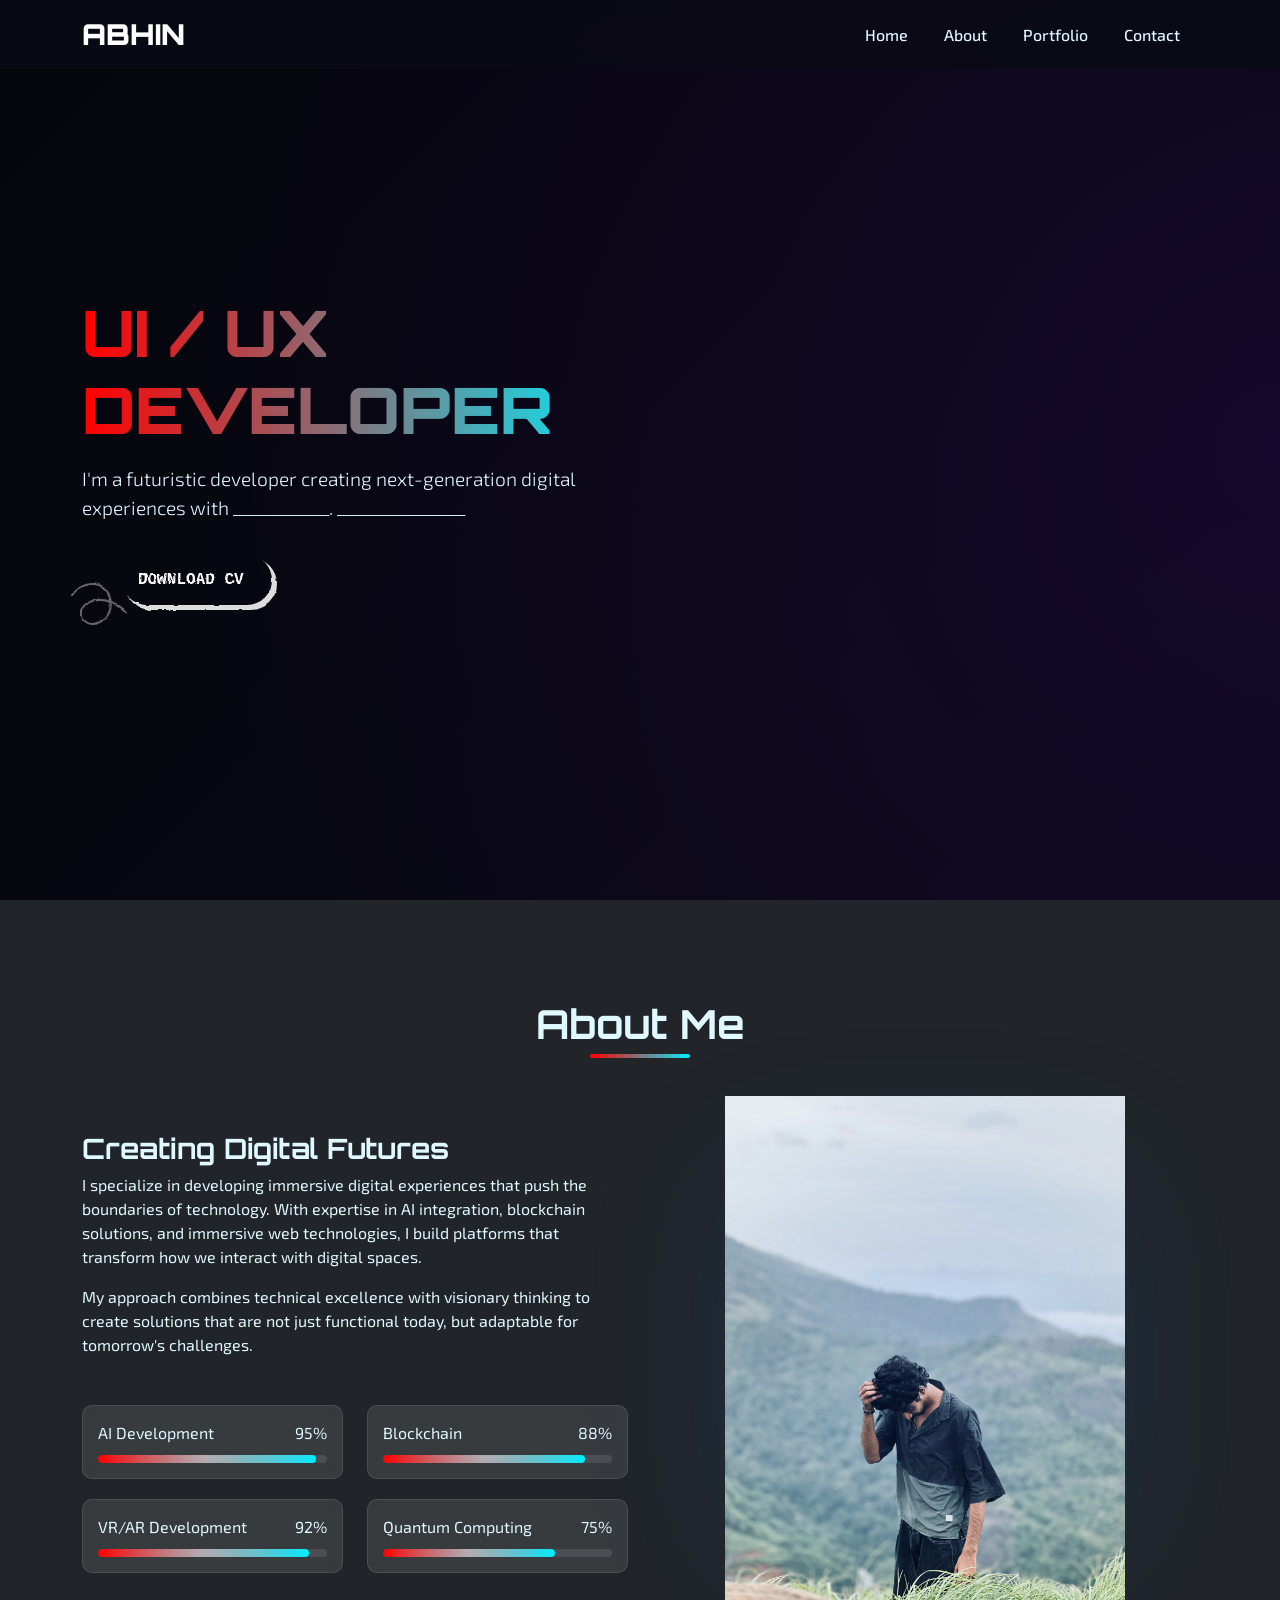
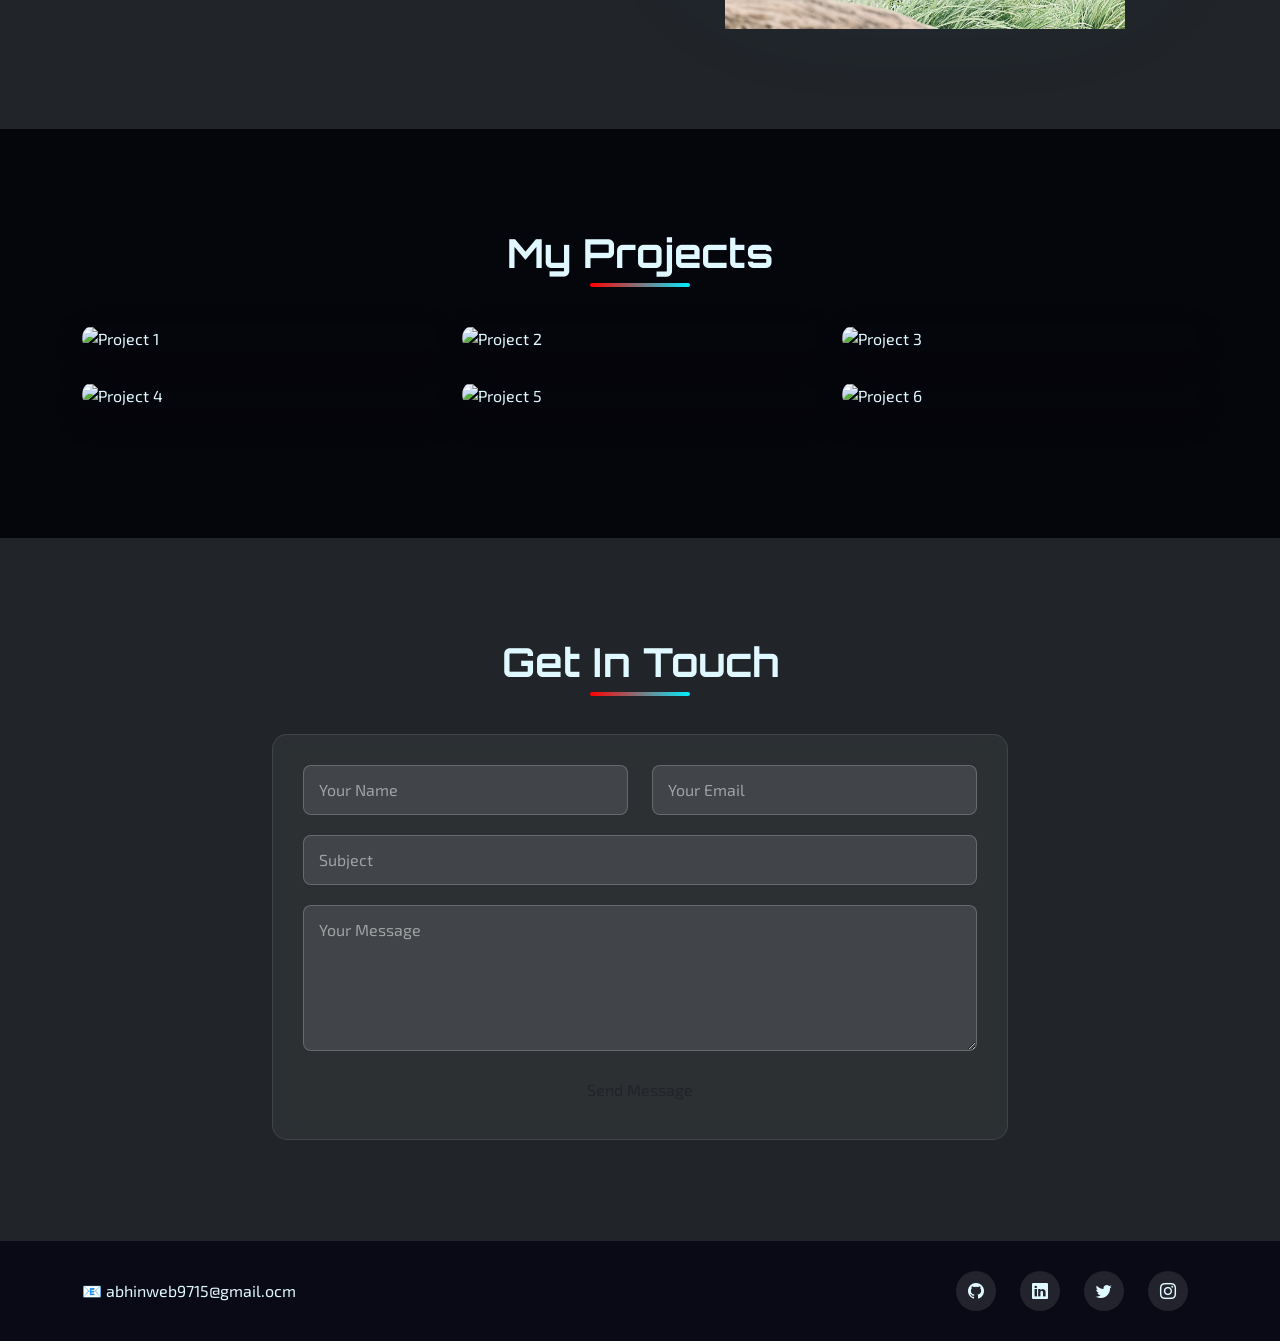
==== index.html @ 95c6070e "changed inddex" ====
<!DOCTYPE html>
<html lang="en">
<head>
    <meta charset="UTF-8">
    <meta name="viewport" content="width=device-width, initial-scale=1.0">
    <title>Portfolio</title>
    <!-- Bootstrap 5 CSS -->
    <link href="https://cdn.jsdelivr.net/npm/bootstrap@5.3.0-alpha1/dist/css/bootstrap.min.css" rel="stylesheet">
    <!-- Bootstrap Icons -->
    <link rel="stylesheet" href="https://cdn.jsdelivr.net/npm/bootstrap-icons@1.10.0/font/bootstrap-icons.css">
    <!-- Google Fonts -->
    <link href="https://fonts.googleapis.com/css2?family=Orbitron:wght@400;500;700;900&family=Exo+2:wght@300;400;500;600&display=swap" rel="stylesheet">
    <link rel="stylesheet" href="../aseets/style/main.css">
    
</head>
<body>
    <!-- Navigation -->
    <nav class="navbar navbar-expand-lg navbar-dark fixed-top">
        <div class="container">
            <a class="navbar-brand" href="#">ABHIN</a>
            <button class="navbar-toggler" type="button" data-bs-toggle="collapse" data-bs-target="#navbarNav">
                <span class="navbar-toggler-icon"></span>
            </button>
            <div class="collapse navbar-collapse" id="navbarNav">
                <ul class="navbar-nav ms-auto">
                    <li class="nav-item">
                        <a class="nav-link" href="#home">Home</a>
                    </li>
                    <li class="nav-item">
                        <a class="nav-link" href="#about">About</a>
                    </li>
                    <li class="nav-item">
                        <a class="nav-link" href="#portfolio">Portfolio</a>
                    </li>
                    <li class="nav-item">
                        <a class="nav-link" href="#contact">Contact</a>
                    </li>
                </ul>
            </div>
        </div>
    </nav>

    <!-- Hero Section -->
    <section id="home" class="hero">
        <div class="container">
            <div class="row align-items-center">
                <div class="col-lg-6 hero-content">
                    <h1>UI / UX DEVELOPER</h1>
                    <p class="lead">I'm a futuristic developer creating next-generation digital experiences with ____________.    ________________</p>
                    
                    <!-- From Uiverse.io by AatreyuShau --> 
<button class="button">
  <svg
    class="button-cosm"
    xmlns:xlink="http://www.w3.org/1999/xlink"
    fill="#000000"
    width="128"
    height="128"
    viewBox="0 0 256 256"
    id="Flat"
    xmlns="http://www.w3.org/2000/svg"
  >
    <path
      d="M243.07324,157.43945c-1.2334-1.47949-23.18847-27.34619-60.46972-41.05859-1.67579-17.97412-8.25293-34.36328-18.93653-46.87158C149.41309,52.8208,128.78027,44,104,44,54.51074,44,22.10059,88.57715,20.74512,90.4751a3.99987,3.99987,0,0,0,6.50781,4.65234C27.5625,94.6958,58.68359,52,104,52c22.36816,0,40.89648,7.85107,53.584,22.70508,8.915,10.437,14.65625,23.9541,16.65528,38.894A133.54185,133.54185,0,0,0,136,108c-25.10742,0-46.09473,6.48486-60.69434,18.75391-12.65234,10.63379-19.91015,25.39355-19.91015,40.49463a43.61545,43.61545,0,0,0,12.69336,31.21923C76.98438,207.3208,89.40234,212,104,212c23.98047,0,44.37305-9.4668,58.97461-27.37744,12.74512-15.6333,20.05566-37.145,20.05566-59.01953,0-.1128-.001-.22559-.001-.33838,33.62988,13.48486,53.62207,36.96631,53.89746,37.2959a4.00015,4.00015,0,0,0,6.14648-5.1211ZM104,204c-27.89746,0-40.60449-19.05078-40.60449-36.75146C63.39551,142.56592,86.11621,116,136,116a124.37834,124.37834,0,0,1,38.97266,6.32617q.05712,1.63038.05761,3.27686C175.03027,177.07129,139.29785,204,104,204Z"
    ></path>
  </svg>
  <svg
    class="highlight"
    viewBox="0 0 144.75738 77.18431"
    preserveAspectRatio="none"
  >
    <g transform="translate(-171.52826,-126.11624)">
      <g
        fill="none"
        stroke-width="17"
        stroke-linecap="round"
        stroke-miterlimit="10"
      >
        <path
          d="M180.02826,169.45123c0,0 12.65228,-25.55115 24.2441,-25.66863c6.39271,-0.06479 -5.89143,46.12943 4.90937,50.63857c10.22345,4.2681 24.14292,-52.38336 37.86455,-59.80493c3.31715,-1.79413 -5.35094,45.88889 -0.78872,58.34589c5.19371,14.18125 33.36934,-58.38221 36.43049,-56.91633c4.67078,2.23667 -0.06338,44.42744 5.22574,47.53647c6.04041,3.55065 19.87185,-20.77286 19.87185,-20.77286"
        ></path>
      </g>
    </g>
  </svg>
 DOWNLOAD CV
</button>

<svg height="0" width="0">
  <filter id="handDrawnNoise">
    <feTurbulence
      result="noise"
      numOctaves="8"
      baseFrequency="0.1"
      type="fractalNoise"
    ></feTurbulence>
    <feDisplacementMap
      yChannelSelector="G"
      xChannelSelector="R"
      scale="3"
      in2="noise"
      in="SourceGraphic"
    ></feDisplacementMap>
  </filter>
  <filter id="handDrawnNoise2">
    <feTurbulence
      result="noise"
      numOctaves="8"
      baseFrequency="0.1"
      seed="1010"
      type="fractalNoise"
    ></feTurbulence>
    <feDisplacementMap
      yChannelSelector="G"
      xChannelSelector="R"
      scale="3"
      in2="noise"
      in="SourceGraphic"
    ></feDisplacementMap>
  </filter>

  <filter id="handDrawnNoiset">
    <feTurbulence
      result="noise"
      numOctaves="8"
      baseFrequency="0.1"
      type="fractalNoise"
    ></feTurbulence>
    <feDisplacementMap
      yChannelSelector="G"
      xChannelSelector="R"
      scale="6"
      in2="noise"
      in="SourceGraphic"
    ></feDisplacementMap>
  </filter>
  <filter id="handDrawnNoiset2">
    <feTurbulence
      result="noise"
      numOctaves="8"
      baseFrequency="0.1"
      seed="1010"
      type="fractalNoise"
    ></feTurbulence>
    <feDisplacementMap
      yChannelSelector="G"
      xChannelSelector="R"
      scale="6"
      in2="noise"
      in="SourceGraphic"
    ></feDisplacementMap>
  </filter>
</svg>

                </div>
               
            </div>











































            
        </div>
    </section>

    <!-- About Section -->
    <section id="about" class="bg-dark">
        <div class="container">
            <h2 class="section-title">About Me</h2>
            <div class="row">
                <div class="col-lg-6 about-content">
                    <h3>Creating Digital Futures</h3>
                    <p>I specialize in developing immersive digital experiences that push the boundaries of technology. With expertise in AI integration, blockchain solutions, and immersive web technologies, I build platforms that transform how we interact with digital spaces.</p>
                    <p>My approach combines technical excellence with visionary thinking to create solutions that are not just functional today, but adaptable for tomorrow's challenges.</p>
                    
                    <div class="row mt-5">
                        <div class="col-md-6">
                            <div class="skill-bar">
                                <div class="skill-name">
                                    <span>AI Development</span>
                                    <span>95%</span>
                                </div>
                                <div class="skill-progress">
                                    <div class="skill-progress-bar" style="width: 95%"></div>
                                </div>
                            </div>
                        </div>
                        <div class="col-md-6">
                            <div class="skill-bar">
                                <div class="skill-name">
                                    <span>Blockchain</span>
                                    <span>88%</span>
                                </div>
                                <div class="skill-progress">
                                    <div class="skill-progress-bar" style="width: 88%"></div>
                                </div>
                            </div>
                        </div>
                        <div class="col-md-6">
                            <div class="skill-bar">
                                <div class="skill-name">
                                    <span>VR/AR Development</span>
                                    <span>92%</span>
                                </div>
                                <div class="skill-progress">
                                    <div class="skill-progress-bar" style="width: 92%"></div>
                                </div>
                            </div>
                        </div>
                        <div class="col-md-6">
                            <div class="skill-bar">
                                <div class="skill-name">
                                    <span>Quantum Computing</span>
                                    <span>75%</span>
                                </div>
                                <div class="skill-progress">
                                    <div class="skill-progress-bar" style="width: 75%"></div>
                                </div>
                            </div>
                        </div>
                    </div>
                </div>
                    <div class="col-lg-6 text-center">
                        <div class="position-relative">
                            <div class="bg-primary  position-absolute top-50 start-50 translate-middle" style="width: 400px; height: 400px; opacity: 0.1; filter: blur(80px);"></div>
                            <img src="../aseets/images/IMG_0727.jpg" alt="Profile" class="img-fluid    " style="max-width: 400px;">
                        </div>
                    </div>
                    
                
            </div>
        </div>
    </section>

    <!-- Portfolio Section -->
    <section id="portfolio">
        <div class="container">
            <h2 class="section-title">My Projects</h2>
            <div class="row">
                <div class="col-lg-4 col-md-6">
                    <div class="portfolio-item">
                        <img src="https://via.placeholder.com/400x250/7b00ff/05050c?text=AI+Platform" alt="Project 1" class="portfolio-img">
                        <div class="portfolio-overlay">
                            <div>
                                <h4>Neural Network Platform</h4>
                                <p>Advanced AI system for predictive analytics</p>
                            </div>
                        </div>
                    </div>
                </div>
                <div class="col-lg-4 col-md-6">
                    <div class="portfolio-item">
                        <img src="https://via.placeholder.com/400x250/00f7ff/05050c?text=Blockchain+App" alt="Project 2" class="portfolio-img">
                        <div class="portfolio-overlay">
                            <div>
                                <h4>Decentralized Exchange</h4>
                                <p>Next-gen cryptocurrency trading platform</p>
                            </div>
                        </div>
                    </div>
                </div>
                <div class="col-lg-4 col-md-6">
                    <div class="portfolio-item">
                        <img src="https://via.placeholder.com/400x250/7b00ff/05050c?text=VR+Experience" alt="Project 3" class="portfolio-img">
                        <div class="portfolio-overlay">
                            <div>
                                <h4>Immersive VR Environment</h4>
                                <p>Virtual reality workspace for remote teams</p>
                            </div>
                        </div>
                    </div>
                </div>
                <div class="col-lg-4 col-md-6">
                    <div class="portfolio-item">
                        <img src="https://via.placeholder.com/400x250/00f7ff/05050c?text=Quantum+App" alt="Project 4" class="portfolio-img">
                        <div class="portfolio-overlay">
                            <div>
                                <h4>Quantum Computing Interface</h4>
                                <p>User-friendly quantum algorithm platform</p>
                            </div>
                        </div>
                    </div>
                </div>
                <div class="col-lg-4 col-md-6">
                    <div class="portfolio-item">
                        <img src="https://via.placeholder.com/400x250/7b00ff/05050c?text=IoT+System" alt="Project 5" class="portfolio-img">
                        <div class="portfolio-overlay">
                            <div>
                                <h4>Smart City IoT Network</h4>
                                <p>Connected infrastructure for urban environments</p>
                            </div>
                        </div>
                    </div>
                </div>
                <div class="col-lg-4 col-md-6">
                    <div class="portfolio-item">
                        <img src="https://via.placeholder.com/400x250/00f7ff/05050c?text=AR+App" alt="Project 6" class="portfolio-img">
                        <div class="portfolio-overlay">
                            <div>
                                <h4>Augmented Reality Retail</h4>
                                <p>AR shopping experience with virtual try-ons</p>
                            </div>
                        </div>
                    </div>
                </div>
            </div>
        </div>
    </section>

    <!-- Contact Section -->
    <section id="contact" class="bg-dark">
        <div class="container">
            <h2 class="section-title">Get In Touch</h2>
            <div class="row justify-content-center">
                <div class="col-lg-8">
                    <div class="contact-form">
                        <form>
                            <div class="row">
                                <div class="col-md-6">
                                    <div class="mb-3">
                                        <input type="text" class="form-control" placeholder="Your Name">
                                    </div>
                                </div>
                                <div class="col-md-6">
                                    <div class="mb-3">
                                        <input type="email" class="form-control" placeholder="Your Email">
                                    </div>
                                </div>
                            </div>
                            <div class="mb-3">
                                <input type="text" class="form-control" placeholder="Subject">
                            </div>
                            <div class="mb-3">
                                <textarea class="form-control" rows="5" placeholder="Your Message"></textarea>
                            </div>
                            <button type="submit" class="btn glowing-btn w-100">Send Message</button>
                        </form>
                    </div>
                </div>
            </div>
        </div>
    </section>

    <!-- Footer -->
    <footer>
        <div class="container">
            <div class="row align-items-center">
                <div class="col-md-6 text-center text-md-start">
                    <p class="mb-0">       &#128231; abhinweb9715@gmail.ocm</p>
                </div>
                <div class="col-md-6 text-center text-md-end">
                    <div class="social-icons">
                        <a href="#"><i class="bi bi-github"></i></a>
                        <a href="#"><i class="bi bi-linkedin"></i></a>
                        <a href="#"><i class="bi bi-twitter"></i></a>
                        <a href="#"><i class="bi bi-instagram"></i></a>
                    </div>
                </div>
            </div>
        </div>
    </footer>

    <!-- Bootstrap JS -->
    <script src="https://cdn.jsdelivr.net/npm/bootstrap@5.3.0-alpha1/dist/js/bootstrap.bundle.min.js"></script>
    
    <script>
        // Navbar background on scroll
        window.addEventListener('scroll', function() {
            const navbar = document.querySelector('.navbar');
            if (window.scrollY > 50) {
                navbar.style.background = 'rgba(10, 10, 22, 0.95)';
                navbar.style.boxShadow = '0 5px 15px rgba(0, 0, 0, 0.3)';
            } else {
                navbar.style.background = 'rgba(10, 10, 22, 0.9)';
                navbar.style.boxShadow = 'none';
            }
        });
        
        // Smooth scrolling for anchor links
        document.querySelectorAll('a[href^="#"]').forEach(anchor => {
            anchor.addEventListener('click', function (e) {
                e.preventDefault();
                document.querySelector(this.getAttribute('href')).scrollIntoView({
                    behavior: 'smooth'
                });
            });
        });
    </script>
</body>
</html>
---- aseets/style/main.css ----
:root {
    --primary: #ff0000;
    --secondary: #00eeff;
    --dark: #0a0a16;
    --darker: #05050c;
    --light: #e0f8ff;
}

body {
    font-family: 'Exo 2', sans-serif;
    background-color: var(--darker);
    color: var(--light);
    overflow-x: hidden;
}

h1, h2, h3, h4, h5, h6 {
    font-family: 'Orbitron', sans-serif;
    font-weight: 700;
}

/* Custom Scrollbar */
::-webkit-scrollbar {
    width: 8px;
}

::-webkit-scrollbar-track {
    background: var(--darker);
}

::-webkit-scrollbar-thumb {
    background: linear-gradient(to bottom, var(--primary), var(--secondary));
    border-radius: 10px;
}

/* Navbar */
.navbar {
    background: rgba(10, 10, 22, 0.9);
    backdrop-filter: blur(10px);
    transition: all 0.3s ease;
}

.navbar-brand {
    font-family: 'Orbitron', sans-serif;
    font-weight: 900;
    font-size: 1.8rem;
    
    -webkit-background-clip: text;
    background-clip: text;
   
}

.nav-link {
    color: var(--light) !important;
    font-weight: 500;
    position: relative;
    margin: 0 10px;
    
}

.nav-link::after {
    content: '';
    position: absolute;
    width: 0;
    height: 2px;
    bottom: 0;
    left: 0;
    transition: width 0.3s ease;
}

.nav-link:hover::after {
    width: 100%;
    
}

/* Hero Section */
.hero {
    min-height: 100vh;
    background: linear-gradient(135deg, var(--darker) 0%, var(--dark) 100%);
    position: relative;
    overflow: hidden;
    display: flex;
    align-items: center;
}

.hero::before {
    content: '';
    position: absolute;
    width: 200%;
    height: 200%;
    background: radial-gradient(circle, rgba(123, 0, 255, 0.1) 0%, rgba(10, 10, 22, 0) 70%);
    animation: pulse 15s infinite linear;
}

@keyframes pulse {
    0% { transform: translate(-50%, -50%) scale(1); }
    50% { transform: translate(-50%, -50%) scale(1.1); }
    100% { transform: translate(-50%, -50%) scale(1); }
}

.hero-content {
    position: relative;
    z-index: 1;
}

.hero h1 {
    font-size: 4rem;
    font-weight: 900;
    margin-bottom: 1rem;
    background: linear-gradient(to right, var(--primary), var(--secondary));
    -webkit-background-clip: text;
    background-clip: text;
    color: transparent;
}

.hero p {
    font-size: 1.2rem;
    margin-bottom: 2rem;
    max-width: 600px;
}
/* From Uiverse.io by AatreyuShau */ 
.button {
    width: 150px;
    height: 50px;
  text-align: center;
  transition: 0.3s ease-in-out;
  cursor: pointer;
  background-color: transparent;
  filter: url(#handDrawnNoise);
  display: inline-flex;
  align-items: center;
  user-select: none;
  font-family: "Courier New", monospace;
  font-size: 1rem;
  font-weight: bold;
  padding: 1em;
  border-width: 0px;
  border-radius: 2rem;
  box-shadow: #e9e9e9f2 4px 4px 0 1px;
  animation: idle 1s infinite ease-in-out;
  color: white;
  margin-left: 40px;
}

.highlight {
  position: absolute;
  top: 0;
  left: 0;
  width: 100%;
  height: 100%;
  fill: rgba(255, 0, 0, 0.5);
  stroke: rgba(255, 0, 0, 0.744); /* Yellow highlighter */
  stroke-width: 10;
  stroke-linecap: round;
  pointer-events: none;
  stroke-dasharray: 1000;
  stroke-dashoffset: 1000;
  transition: stroke-dashoffset 0.5s ease-in-out;
}

@keyframes idle {
  0% {
    filter: url(#handDrawnNoise);
  }
  50% {
    rotate: 2.5deg;
    filter: url(#handDrawnNoise2);
  }
  100% {
    filter: url(#handDrawnNoise);
  }
}

.button-cosm {
  fill: #ffeeee66;
  transition: 0.3s ease-out;
  scale: 0.5;
  position: absolute;
  translate: calc(-100% + 24px) 1.5rem;
}

.button:hover {
  font-weight: bold;
  border-width: 0px;
  border-radius: 2rem;
}

.button:hover {
  font-weight: bold;
  border-width: 0px;
  border-radius: 2rem;
  rotate: -2.5deg;
  animation: hover 2.5s infinite ease-in-out;
}

.button:hover .highlight {
  stroke-dashoffset: 0;
}

.button:active .highlight {
  stroke-dashoffset: 1000;
  animation:
    highlight 5s infinite,
    col 0.5s forwards;
  stroke: #bc4e2666;
}

@keyframes col {
  0% {
    stroke: rgba(255, 255, 255, 0.5);
  }
  100% {
    stroke: #00eeff;
  }
}

@keyframes highlight {
  0% {
    stroke-dashoffset: 0;
  }
  25% {
    stroke-dashoffset: 1000;
  }
  50% {
    stroke-dashoffset: 1000;
  }
  100% {
    stroke-dashoffset: 0;
  }
}

@keyframes hover {
  0% {
    rotate: 0deg;
    filter: url(#handDrawnNoise);
    translate: 0 0px;
  }
  25% {
    rotate: -1deg;
    filter: url(#handDrawnNoise2);
    translate: 0 -2px;
  }
  50% {
    rotate: 0deg;
    filter: url(#handDrawnNoise);
    translate: 0 2px;
  }
  75% {
    rotate: -1deg;
    filter: url(#handDrawnNoise2);
    translate: 0 -2px;
  }
  100% {
    rotate: 0deg;
    filter: url(#handDrawnNoise);
    translate: 0 0px;
  }
}

.button:hover .button-cosm {
  rotate: -15deg;
  translate: calc(-100% + 22px) 1.9rem;
}

.button:active .button-cosm {
  fill: #333333f1;
  rotate: -135deg;
  translate: calc(-100% + 55px) 1.6rem;
  animation: none;
}

.button:active {
  font-weight: bold;
  border-width: 0px;
  border-radius: 2rem;
  box-shadow: inset #fffdfdf1 4px 4px 0 1px;
  rotate: -2.5deg;
  animation: active 1s infinite ease-in-out;
}

@keyframes active {
  0% {
    filter: url(#handDrawnNoiset);
    translate: 0 -1px;
  }
  25% {
    rotate: -3deg;
  }
  50% {
    filter: url(#handDrawnNoiset2);
    translate: 0 1px;
  }
  66% {
    rotate: 1.5deg;
  }
  100% {
    filter: url(#handDrawnNoiset);
    translate: 0 -1px;
  }
}


/* Section Styling */
section {
    padding: 100px 0;
    position: relative;
}

.section-title {
    font-size: 2.5rem;
    margin-bottom: 3rem;
    text-align: center;
    position: relative;
}

.section-title::after {
    content: '';
    position: absolute;
    width: 100px;
    height: 4px;
    background: linear-gradient(to right, var(--primary), var(--secondary));
    bottom: -10px;
    left: 50%;
    transform: translateX(-50%);
    border-radius: 2px;
}

/* About Section */
.about-content {
    position: relative; 
 
}
.row{
    align-items: center;
   
   

}

.skill-bar {
    background: rgba(255, 255, 255, 0.1);
    border-radius: 10px;
    padding: 15px;
    margin-bottom: 20px;
    backdrop-filter: blur(5px);
    border: 1px solid rgba(255, 255, 255, 0.1);
    transition: all 0.3s ease;
}

.skill-bar:hover {
    transform: translateY(-5px);
    box-shadow: 0 10px 20px rgba(0, 247, 255, 0.2);
}

.skill-name {
    display: flex;
    justify-content: space-between;
    margin-bottom: 10px;
}

.skill-progress {
    height: 8px;
    background: rgba(255, 255, 255, 0.1);
    border-radius: 4px;
    overflow: hidden;
}

.skill-progress-bar {
    height: 100%;
    background: linear-gradient(to right, var(--primary), var(--secondary));
    border-radius: 4px;
    position: relative;
}

.skill-progress-bar::after {
    content: '';
    position: absolute;
    top: 0;
    left: 0;
    width: 100%;
    height: 100%;
    background: linear-gradient(90deg, transparent, rgba(255, 255, 255, 0.4), transparent);
    animation: shimmer 2s infinite;
}

@keyframes shimmer {
    0% { transform: translateX(-100%); }
    100% { transform: translateX(100%); }
}

/* Portfolio Section */
.portfolio-item {
    position: relative;
    border-radius: 15px;
    overflow: hidden;
    margin-bottom: 30px;
    box-shadow: 0 10px 30px rgba(0, 0, 0, 0.3);
    transition: all 0.3s ease;
}

.portfolio-item:hover {
    transform: translateY(-10px);
    box-shadow: 0 15px 30px rgba(0, 247, 255, 0.3);
}

.portfolio-img {
    width: 100%;
    height: 250px;
    object-fit: cover;
    transition: all 0.5s ease;
}

.portfolio-item:hover .portfolio-img {
    transform: scale(1.1);
}

.portfolio-overlay {
    position: absolute;
    top: 0;
    left: 0;
    width: 100%;
    height: 100%;
    background: linear-gradient(to bottom, transparent, var(--darker));
    display: flex;
    align-items: flex-end;
    padding: 20px;
    opacity: 0;
    transition: all 0.3s ease;
}

.portfolio-item:hover .portfolio-overlay {
    opacity: 1;
}

/* Contact Section */
.contact-form {
    background: rgba(255, 255, 255, 0.05);
    backdrop-filter: blur(10px);
    border-radius: 15px;
    padding: 30px;
    border: 1px solid rgba(255, 255, 255, 0.1);
}

.form-control {
    background: rgba(255, 255, 255, 0.1);
    border: 1px solid rgba(255, 255, 255, 0.2);
    color: var(--light);
    padding: 12px 15px;
    margin-bottom: 20px;
    border-radius: 8px;
    transition: all 0.3s ease;
}

.form-control:focus {
    background: rgba(255, 255, 255, 0.15);
    border-color: var(--primary);
    box-shadow: 0 0 0 0.2rem rgba(0, 247, 255, 0.25);
    color: var(--light);
}

.form-control::placeholder {
    color: rgba(255, 255, 255, 0.5);
}

/* Footer */
footer {
    background: var(--dark);
    padding: 30px 0;
    border-top: 1px solid rgba(255, 255, 255, 0.1);
}

.social-icons a {
    display: inline-block;
    width: 40px;
    height: 40px;
    background: rgba(255, 255, 255, 0.1);
    border-radius: 50%;
    text-align: center;
    line-height: 40px;
    margin: 0 10px;
    color: var(--light);
    transition: all 0.3s ease;
}

.social-icons a:hover {
    background: linear-gradient(to right, var(--primary), var(--secondary));
    color: var(--dark);
    transform: translateY(-5px);
}

/* Responsive Adjustments */
@media (max-width: 768px) {
    .hero h1 {
        font-size: 2.5rem;
    }
    
    .section-title {
        font-size: 2rem;
    }
}
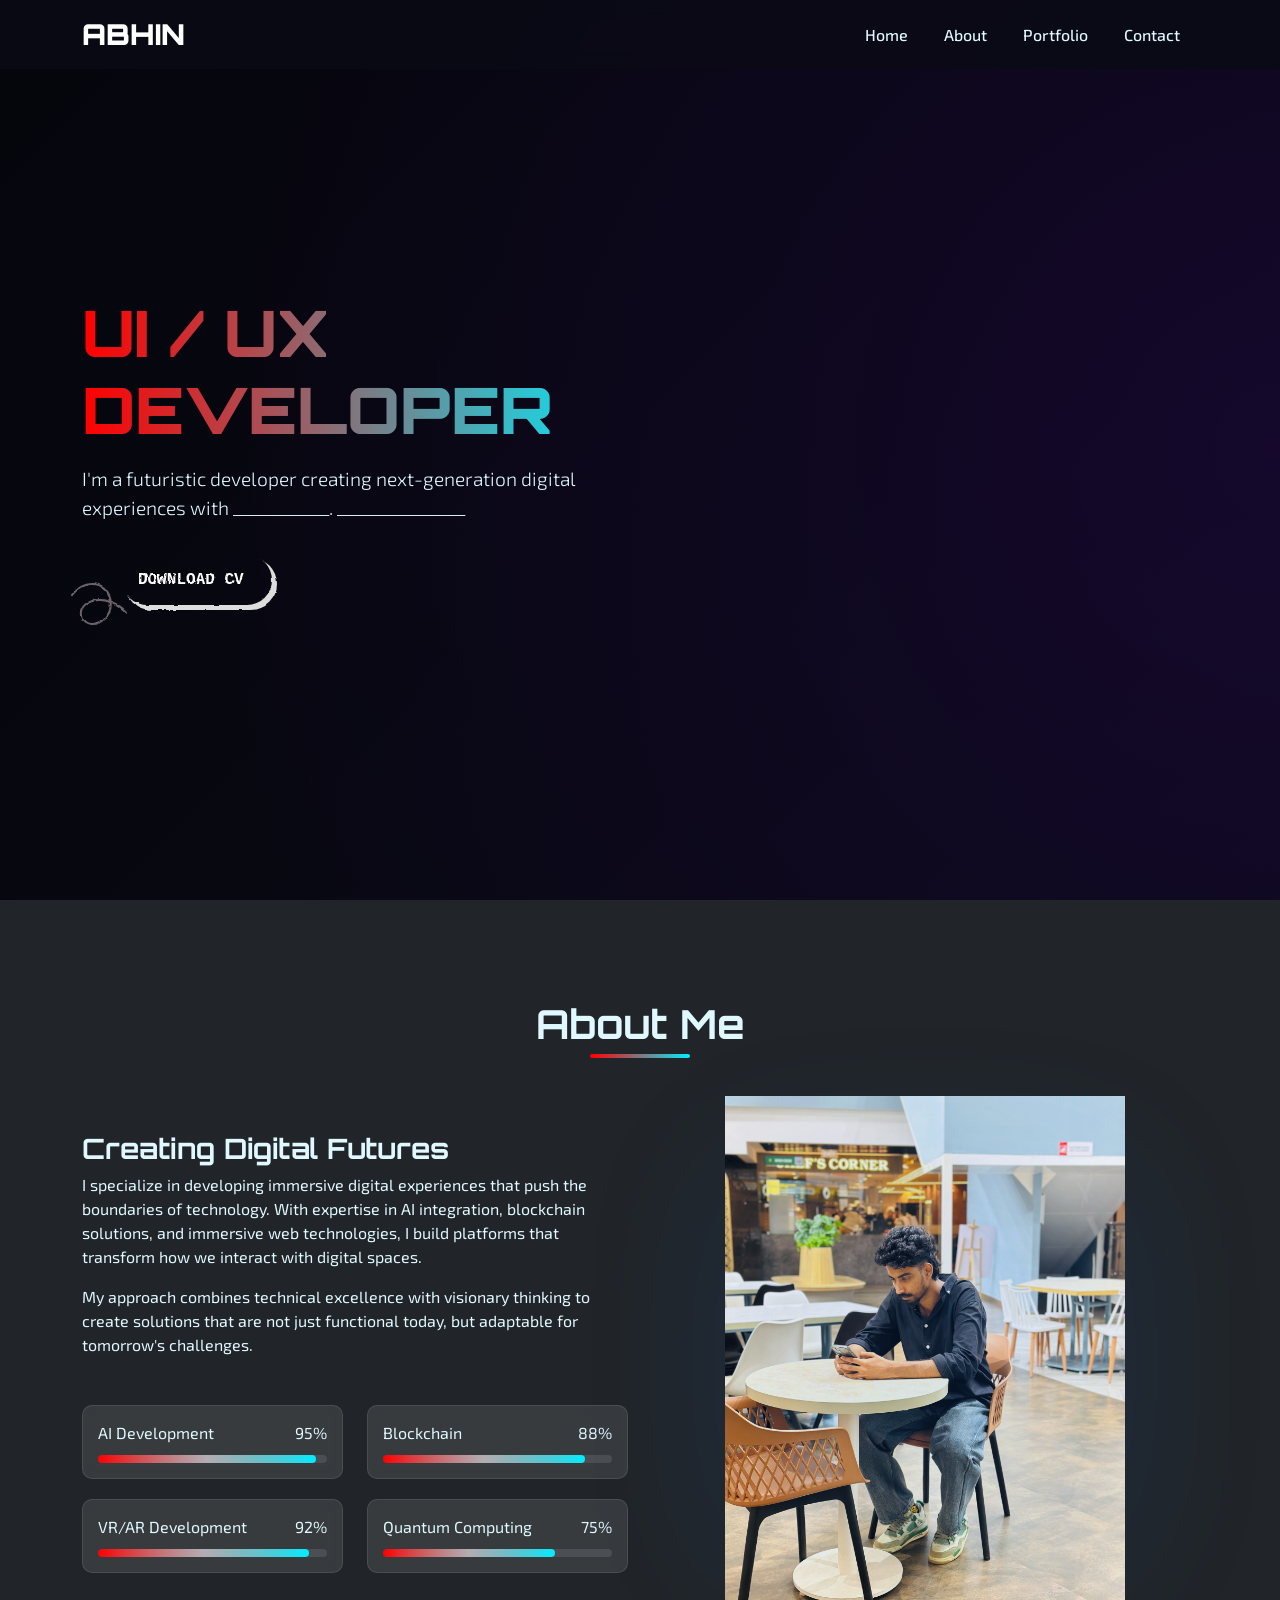
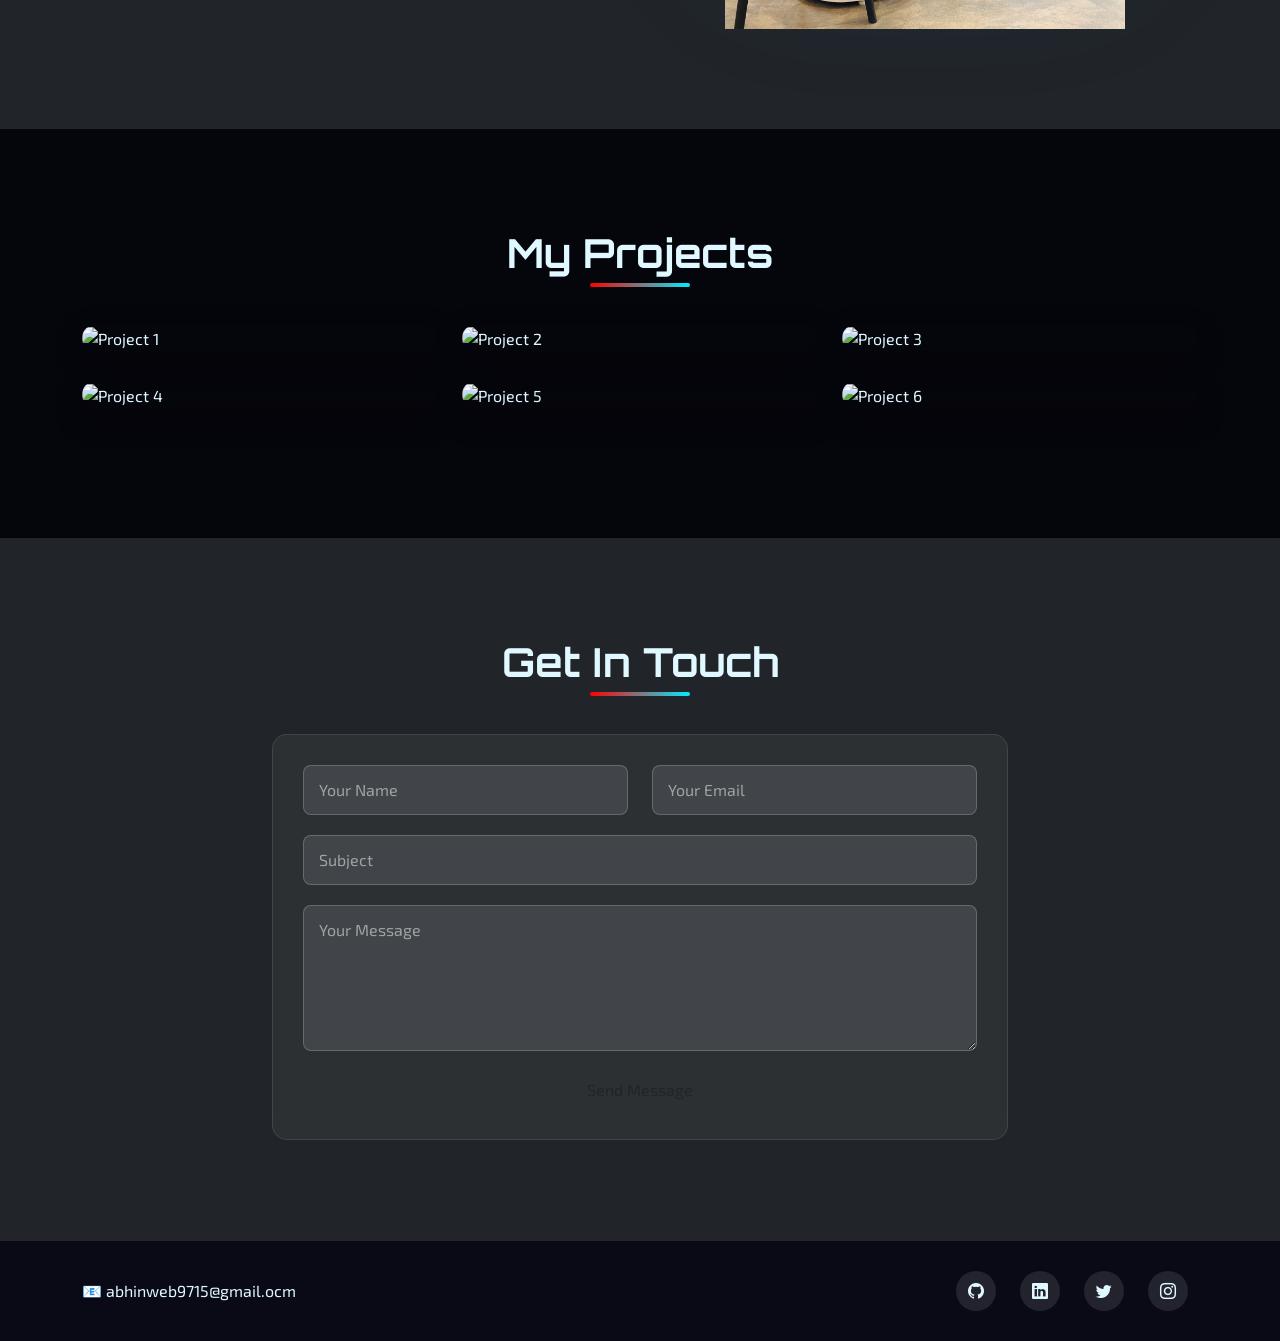
==== commit afc1686c: "change photo" ====
--- a/index.html
+++ b/index.html
@@ -10,7 +10,7 @@
     <link rel="stylesheet" href="https://cdn.jsdelivr.net/npm/bootstrap-icons@1.10.0/font/bootstrap-icons.css">
     <!-- Google Fonts -->
     <link href="https://fonts.googleapis.com/css2?family=Orbitron:wght@400;500;700;900&family=Exo+2:wght@300;400;500;600&display=swap" rel="stylesheet">
-    <link rel="stylesheet" href="../aseets/style/main.css">
+    <link rel="stylesheet" href="aseets/style/main.css">
     
 </head>
 <body>
@@ -261,7 +261,7 @@
                     <div class="col-lg-6 text-center">
                         <div class="position-relative">
                             <div class="bg-primary  position-absolute top-50 start-50 translate-middle" style="width: 400px; height: 400px; opacity: 0.1; filter: blur(80px);"></div>
-                            <img src="../aseets/images/IMG_0727.jpg" alt="Profile" class="img-fluid    " style="max-width: 400px;">
+                            <img src="aseets/images/IMG_5804.jpg" alt="Profile" class="img-fluid    " style="max-width: 400px;">
                         </div>
                     </div>
                     
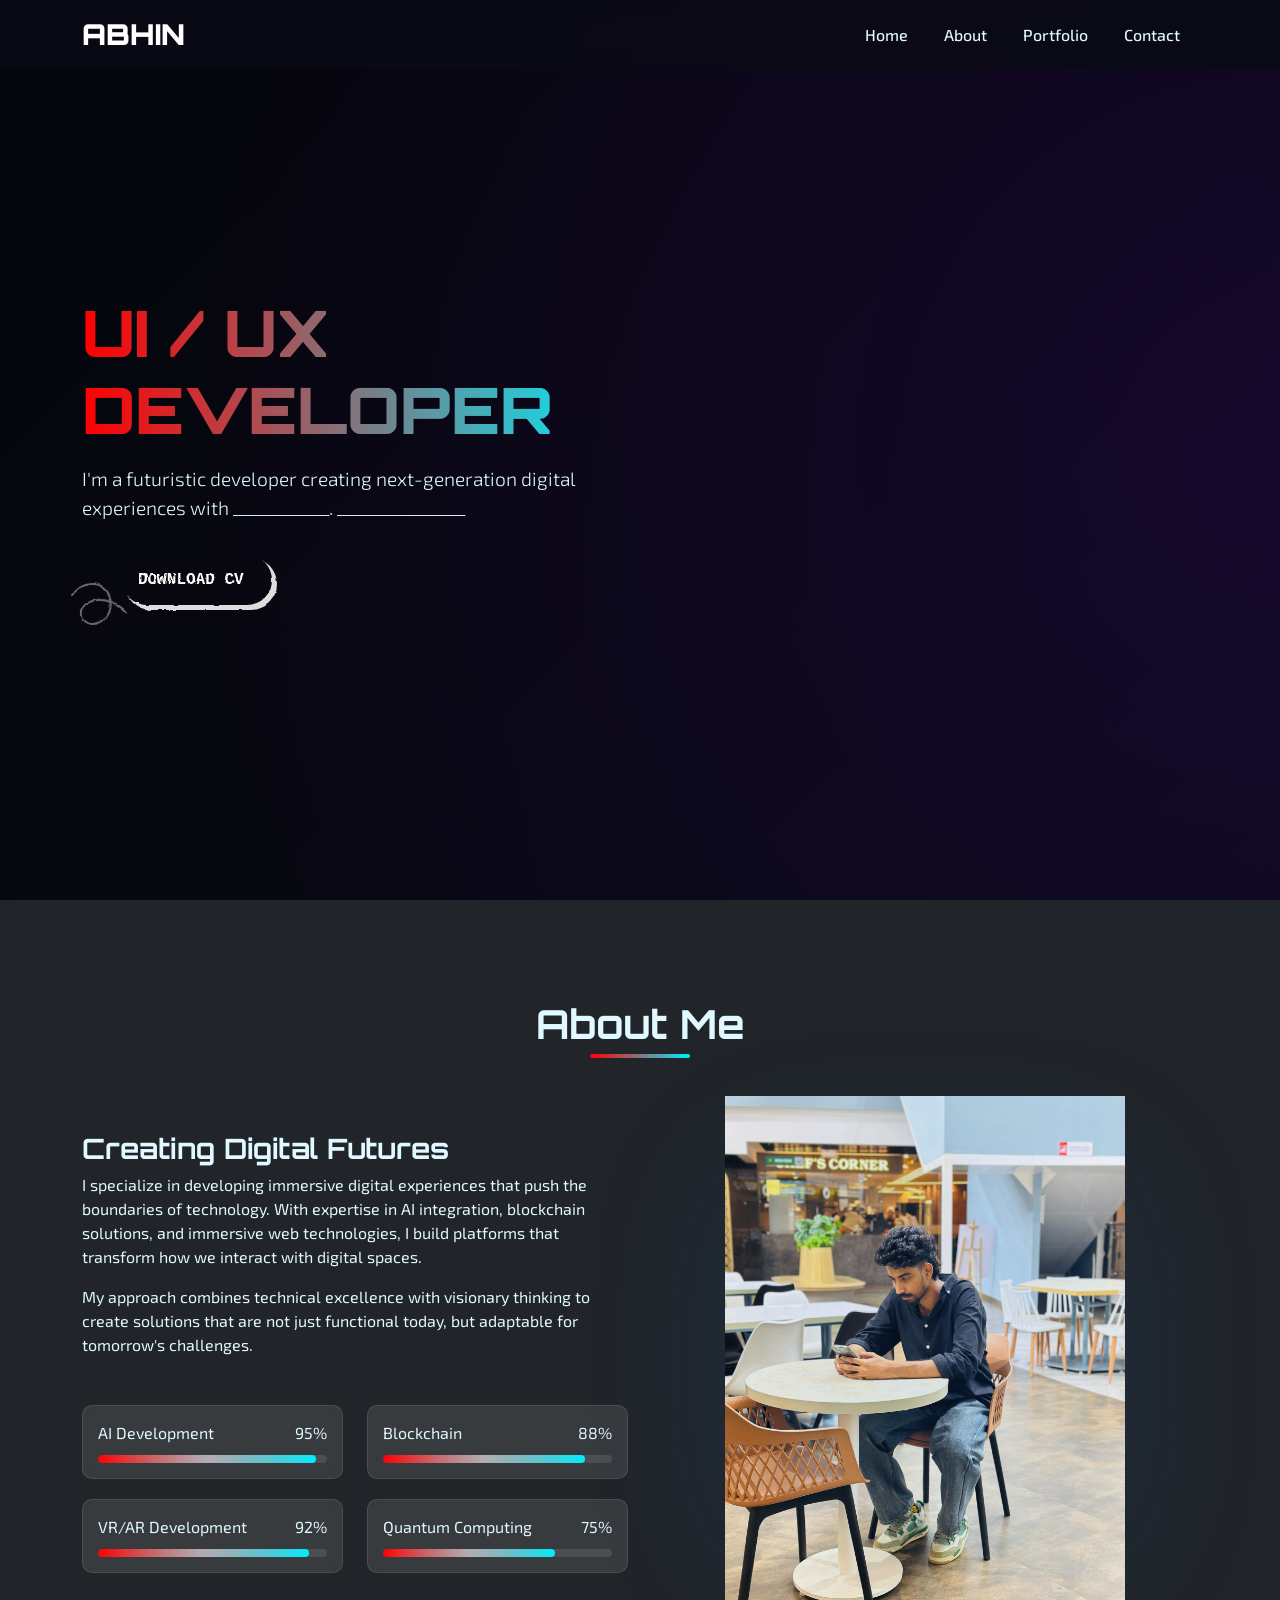
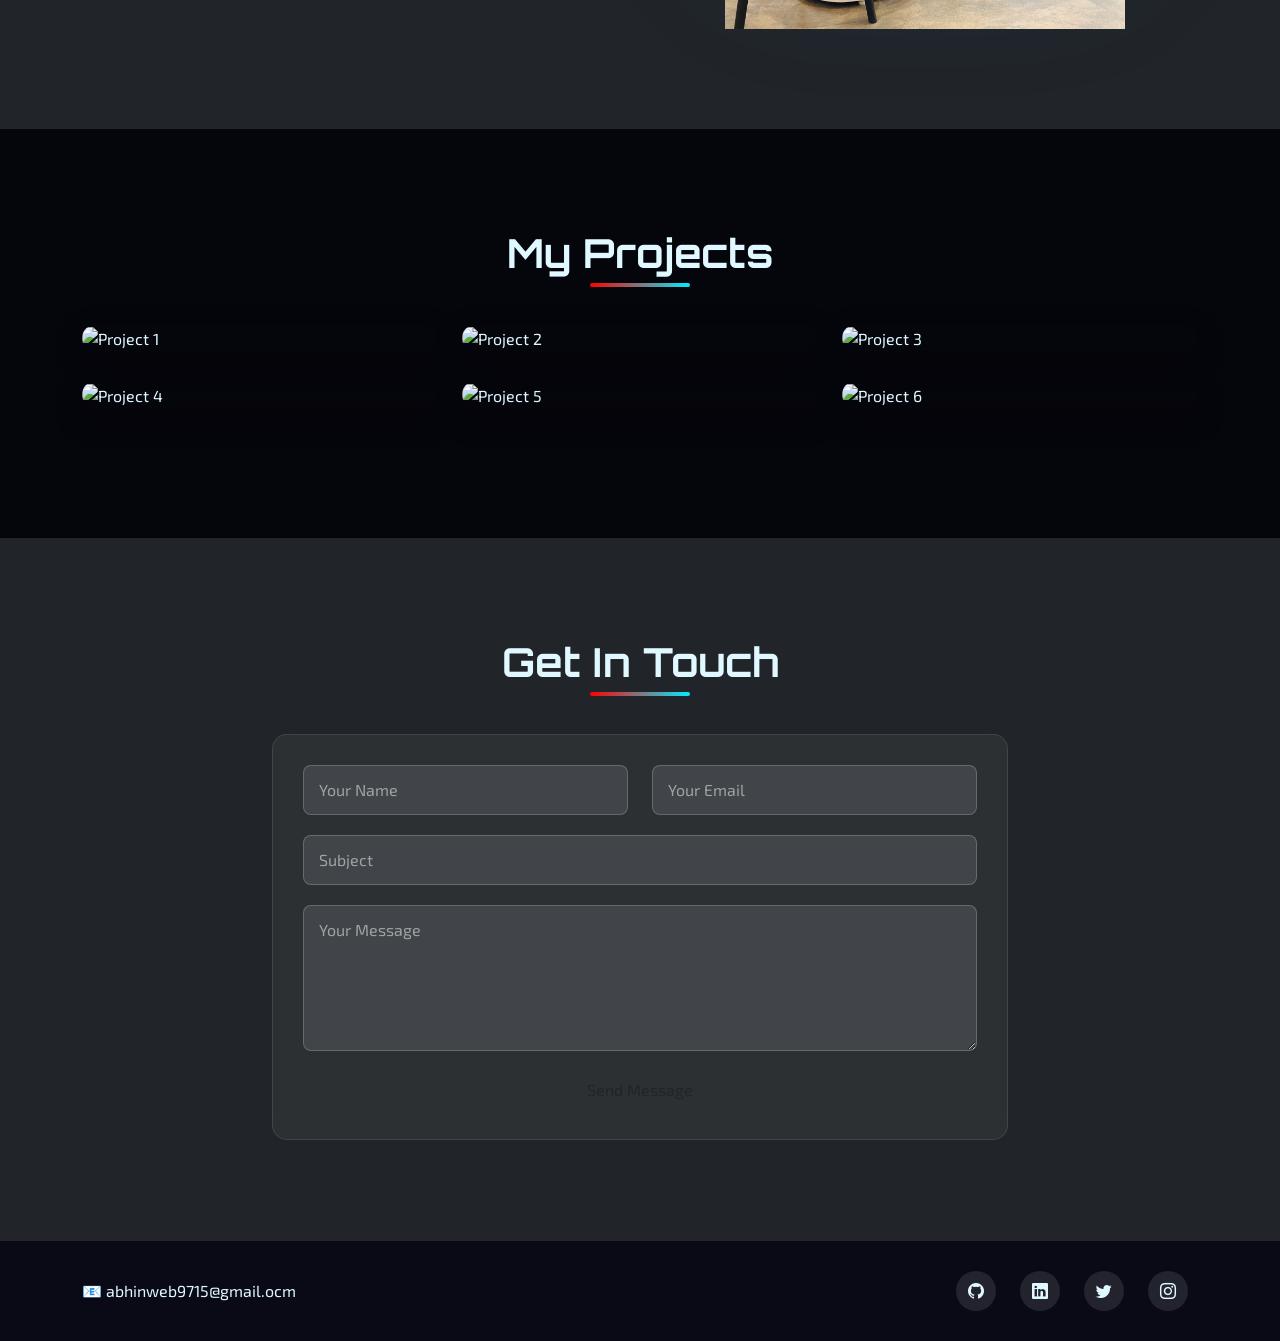
==== commit 2e69e1c6: "change photo" ====
--- a/index.html
+++ b/index.html
@@ -11,6 +11,7 @@
     <!-- Google Fonts -->
     <link href="https://fonts.googleapis.com/css2?family=Orbitron:wght@400;500;700;900&family=Exo+2:wght@300;400;500;600&display=swap" rel="stylesheet">
     <link rel="stylesheet" href="aseets/style/main.css">
+<script src="https://cdn.jsdelivr.net/npm/@emailjs/browser@3/dist/email.min.js"></script>
     
 </head>
 <body>
@@ -49,7 +50,8 @@
                     <p class="lead">I'm a futuristic developer creating next-generation digital experiences with ____________.    ________________</p>
                     
                     <!-- From Uiverse.io by AatreyuShau --> 
-<button class="button">
+<a href="aseets/images/IMG_5804.jpg" download="">
+    <button class="button">
   <svg
     class="button-cosm"
     xmlns:xlink="http://www.w3.org/1999/xlink"
@@ -84,6 +86,7 @@
   </svg>
  DOWNLOAD CV
 </button>
+</a>
 
 <svg height="0" width="0">
   <filter id="handDrawnNoise">
@@ -149,56 +152,8 @@
       in="SourceGraphic"
     ></feDisplacementMap>
   </filter>
-</svg>
-
-                </div>
-               
-            </div>
-
-
-
-
-
-
-
-
-
-
-
-
-
-
-
-
-
-
-
-
-
-
-
-
-
-
-
-
-
-
-
-
-
-
-
-
-
-
-
-
-
-
-
-            
-        </div>
+</svg> 
+
     </section>
 
     <!-- About Section -->
@@ -351,25 +306,25 @@
             <h2 class="section-title">Get In Touch</h2>
             <div class="row justify-content-center">
                 <div class="col-lg-8">
-                    <div class="contact-form">
+                    <div class="contact-form" id="contact-form">
                         <form>
                             <div class="row">
                                 <div class="col-md-6">
                                     <div class="mb-3">
-                                        <input type="text" class="form-control" placeholder="Your Name">
+                                        <input type="text" class="form-control" placeholder="Your Name" id="name">
                                     </div>
                                 </div>
                                 <div class="col-md-6">
                                     <div class="mb-3">
-                                        <input type="email" class="form-control" placeholder="Your Email">
+                                        <input type="email" class="form-control" placeholder="Your Email" id="email">
                                     </div>
                                 </div>
                             </div>
                             <div class="mb-3">
-                                <input type="text" class="form-control" placeholder="Subject">
+                                <input type="text" class="form-control" placeholder="Subject" id="subject">
                             </div>
                             <div class="mb-3">
-                                <textarea class="form-control" rows="5" placeholder="Your Message"></textarea>
+                                <textarea class="form-control" rows="5" placeholder="Your Message" id="message"></textarea>
                             </div>
                             <button type="submit" class="btn glowing-btn w-100">Send Message</button>
                         </form>
@@ -400,6 +355,105 @@
 
     <!-- Bootstrap JS -->
     <script src="https://cdn.jsdelivr.net/npm/bootstrap@5.3.0-alpha1/dist/js/bootstrap.bundle.min.js"></script>
+
+
+    <!-- EmailJS -->
+
+<script>
+// Initialize EmailJS
+(function() {
+    emailjs.init("service_mwuq5iq"); // Replace with your actual public key
+})();
+
+// Contact form handler
+document.addEventListener('DOMContentLoaded', function() {
+    const contactForm = document.getElementById('contact-form');
+    
+    if (contactForm) {
+        contactForm.addEventListener('submit', async function(e) {
+            e.preventDefault();
+            
+            // Get form data
+            const formData = {
+                name: document.getElementById('name').value,
+                email: document.getElementById('email').value,
+                subject: document.getElementById('subject').value,
+                message: document.getElementById('message').value
+            };
+            
+            // Validate form
+            if (!formData.name || !formData.email || !formData.message) {
+                showNotification('Please fill in all required fields.', 'error');
+                return;
+            }
+            
+            // Send email
+            await handleFormSubmission(formData);
+        });
+    }
+});
+
+async function handleFormSubmission(formData) {
+    const sendButton = document.querySelector('#contact-form .glowing-btn');
+    const originalText = sendButton.textContent;
+    
+    // Show loading state
+    sendButton.textContent = 'Sending...';
+    sendButton.disabled = true;
+    
+    try {
+        const response = await emailjs.send(
+            "service_mwuq5iq", // Replace with your EmailJS service ID
+            "service_mwuq5iq", // Replace with your EmailJS template ID
+            {
+                from_name: formData.name,
+                from_email: formData.email,
+                subject: formData.subject,
+                message: formData.message,
+                to_email: "abhinweb9715@gmail.com" // Your receiving email
+            }
+        );
+        
+        console.log('Email sent successfully:', response);
+        showNotification('Message sent successfully! I\'ll get back to you soon.', 'success');
+        document.getElementById('contact-form').reset();
+        
+    } catch (error) {
+        console.error('Failed to send email:', error);
+        showNotification('Failed to send message. Please try again or contact me directly.', 'error');
+    } finally {
+        // Reset button
+        sendButton.textContent = originalText;
+        sendButton.disabled = false;
+    }
+}
+
+// Notification function
+function showNotification(message, type) {
+    // Create notification element
+    const notification = document.createElement('div');
+    notification.className = `alert alert-${type === 'success' ? 'success' : 'danger'} position-fixed`;
+    notification.style.cssText = `
+        top: 20px;
+        right: 20px;
+        z-index: 9999;
+        min-width: 300px;
+        background: ${type === 'success' ? 'rgba(0, 247, 255, 0.1)' : 'rgba(255, 0, 0, 0.1)'};
+        border: 1px solid ${type === 'success' ? 'var(--primary)' : 'red'};
+        color: var(--light);
+        backdrop-filter: blur(10px);
+    `;
+    notification.textContent = message;
+    
+    // Add to page
+    document.body.appendChild(notification);
+    
+    // Remove after 5 seconds
+    setTimeout(() => {
+        notification.remove();
+    }, 5000);
+}
+</script>
     
     <script>
         // Navbar background on scroll
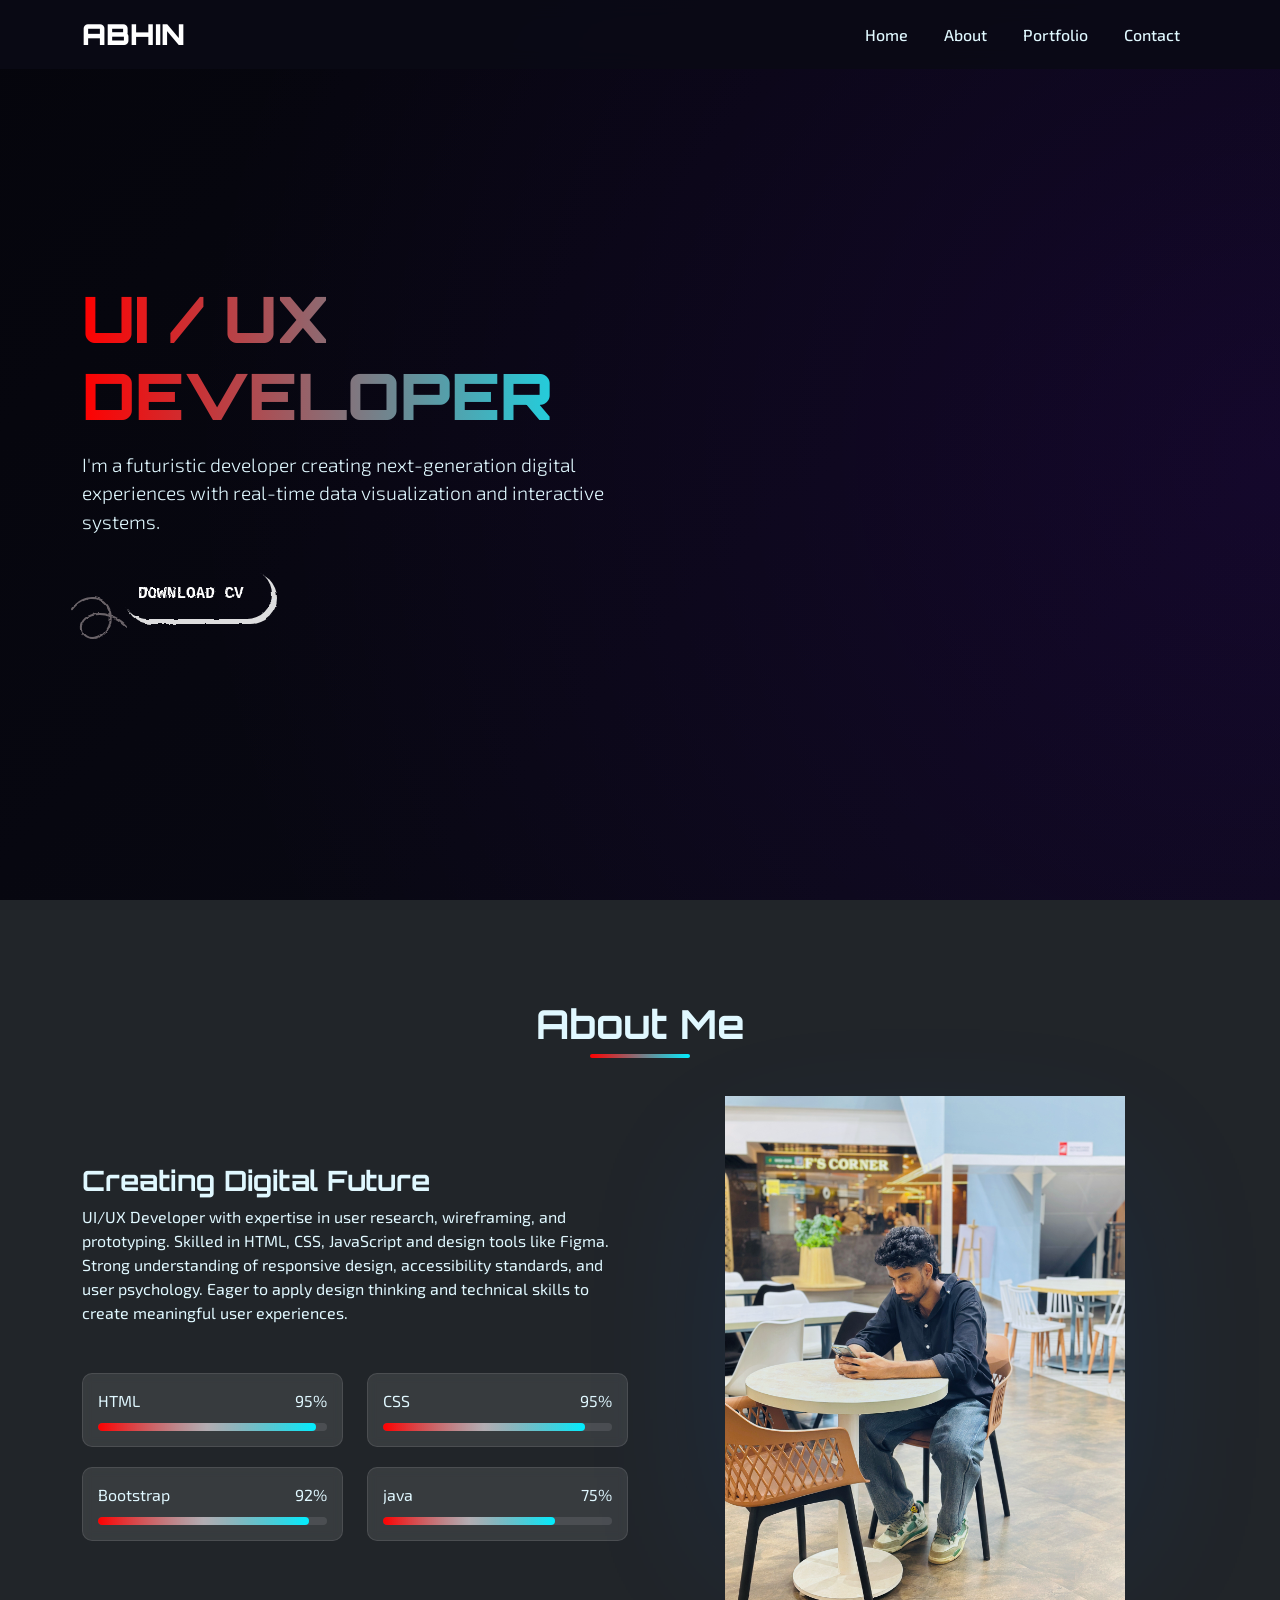
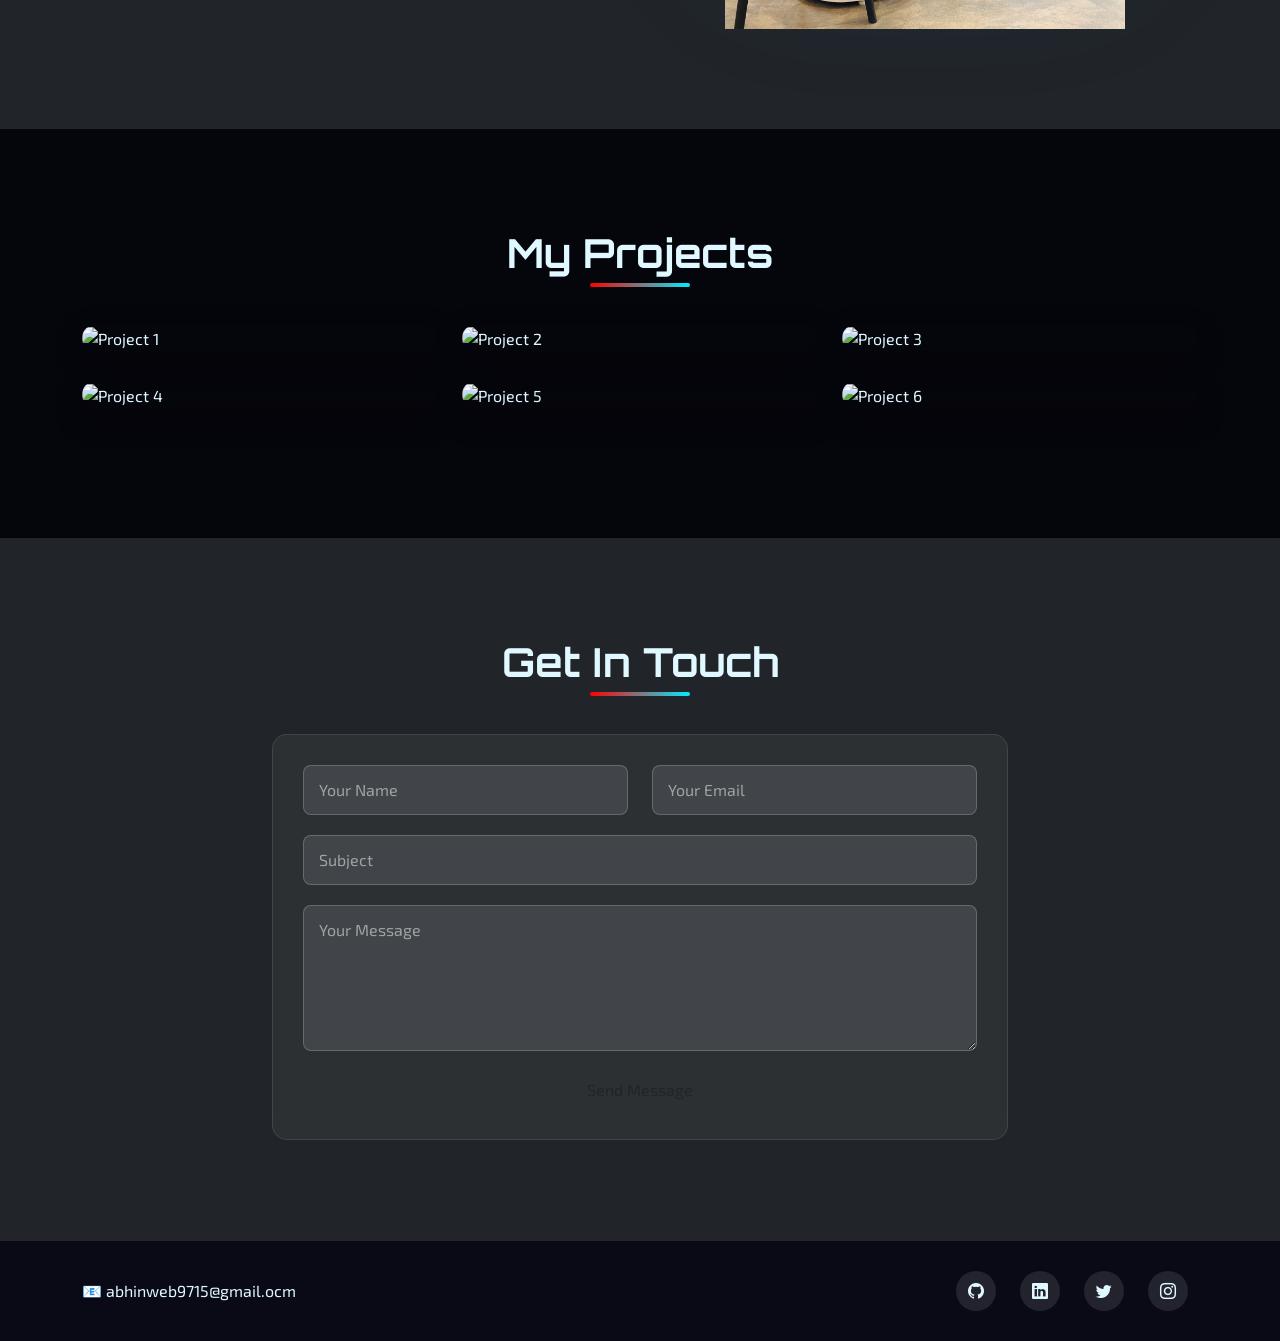
==== commit 124b6dd9: "changed cv" ====
--- a/index.html
+++ b/index.html
@@ -1,5 +1,6 @@
 <!DOCTYPE html>
 <html lang="en">
+
 <head>
     <meta charset="UTF-8">
     <meta name="viewport" content="width=device-width, initial-scale=1.0">
@@ -9,11 +10,14 @@
     <!-- Bootstrap Icons -->
     <link rel="stylesheet" href="https://cdn.jsdelivr.net/npm/bootstrap-icons@1.10.0/font/bootstrap-icons.css">
     <!-- Google Fonts -->
-    <link href="https://fonts.googleapis.com/css2?family=Orbitron:wght@400;500;700;900&family=Exo+2:wght@300;400;500;600&display=swap" rel="stylesheet">
+    <link
+        href="https://fonts.googleapis.com/css2?family=Orbitron:wght@400;500;700;900&family=Exo+2:wght@300;400;500;600&display=swap"
+        rel="stylesheet">
     <link rel="stylesheet" href="aseets/style/main.css">
-<script src="https://cdn.jsdelivr.net/npm/@emailjs/browser@3/dist/email.min.js"></script>
-    
+    <script src="https://cdn.jsdelivr.net/npm/@emailjs/browser@3/dist/email.min.js"></script>
+
 </head>
+
 <body>
     <!-- Navigation -->
     <nav class="navbar navbar-expand-lg navbar-dark fixed-top">
@@ -47,113 +51,64 @@
             <div class="row align-items-center">
                 <div class="col-lg-6 hero-content">
                     <h1>UI / UX DEVELOPER</h1>
-                    <p class="lead">I'm a futuristic developer creating next-generation digital experiences with ____________.    ________________</p>
-                    
-                    <!-- From Uiverse.io by AatreyuShau --> 
-<a href="aseets/images/IMG_5804.jpg" download="">
-    <button class="button">
-  <svg
-    class="button-cosm"
-    xmlns:xlink="http://www.w3.org/1999/xlink"
-    fill="#000000"
-    width="128"
-    height="128"
-    viewBox="0 0 256 256"
-    id="Flat"
-    xmlns="http://www.w3.org/2000/svg"
-  >
-    <path
-      d="M243.07324,157.43945c-1.2334-1.47949-23.18847-27.34619-60.46972-41.05859-1.67579-17.97412-8.25293-34.36328-18.93653-46.87158C149.41309,52.8208,128.78027,44,104,44,54.51074,44,22.10059,88.57715,20.74512,90.4751a3.99987,3.99987,0,0,0,6.50781,4.65234C27.5625,94.6958,58.68359,52,104,52c22.36816,0,40.89648,7.85107,53.584,22.70508,8.915,10.437,14.65625,23.9541,16.65528,38.894A133.54185,133.54185,0,0,0,136,108c-25.10742,0-46.09473,6.48486-60.69434,18.75391-12.65234,10.63379-19.91015,25.39355-19.91015,40.49463a43.61545,43.61545,0,0,0,12.69336,31.21923C76.98438,207.3208,89.40234,212,104,212c23.98047,0,44.37305-9.4668,58.97461-27.37744,12.74512-15.6333,20.05566-37.145,20.05566-59.01953,0-.1128-.001-.22559-.001-.33838,33.62988,13.48486,53.62207,36.96631,53.89746,37.2959a4.00015,4.00015,0,0,0,6.14648-5.1211ZM104,204c-27.89746,0-40.60449-19.05078-40.60449-36.75146C63.39551,142.56592,86.11621,116,136,116a124.37834,124.37834,0,0,1,38.97266,6.32617q.05712,1.63038.05761,3.27686C175.03027,177.07129,139.29785,204,104,204Z"
-    ></path>
-  </svg>
-  <svg
-    class="highlight"
-    viewBox="0 0 144.75738 77.18431"
-    preserveAspectRatio="none"
-  >
-    <g transform="translate(-171.52826,-126.11624)">
-      <g
-        fill="none"
-        stroke-width="17"
-        stroke-linecap="round"
-        stroke-miterlimit="10"
-      >
-        <path
-          d="M180.02826,169.45123c0,0 12.65228,-25.55115 24.2441,-25.66863c6.39271,-0.06479 -5.89143,46.12943 4.90937,50.63857c10.22345,4.2681 24.14292,-52.38336 37.86455,-59.80493c3.31715,-1.79413 -5.35094,45.88889 -0.78872,58.34589c5.19371,14.18125 33.36934,-58.38221 36.43049,-56.91633c4.67078,2.23667 -0.06338,44.42744 5.22574,47.53647c6.04041,3.55065 19.87185,-20.77286 19.87185,-20.77286"
-        ></path>
-      </g>
-    </g>
-  </svg>
- DOWNLOAD CV
-</button>
-</a>
-
-<svg height="0" width="0">
-  <filter id="handDrawnNoise">
-    <feTurbulence
-      result="noise"
-      numOctaves="8"
-      baseFrequency="0.1"
-      type="fractalNoise"
-    ></feTurbulence>
-    <feDisplacementMap
-      yChannelSelector="G"
-      xChannelSelector="R"
-      scale="3"
-      in2="noise"
-      in="SourceGraphic"
-    ></feDisplacementMap>
-  </filter>
-  <filter id="handDrawnNoise2">
-    <feTurbulence
-      result="noise"
-      numOctaves="8"
-      baseFrequency="0.1"
-      seed="1010"
-      type="fractalNoise"
-    ></feTurbulence>
-    <feDisplacementMap
-      yChannelSelector="G"
-      xChannelSelector="R"
-      scale="3"
-      in2="noise"
-      in="SourceGraphic"
-    ></feDisplacementMap>
-  </filter>
-
-  <filter id="handDrawnNoiset">
-    <feTurbulence
-      result="noise"
-      numOctaves="8"
-      baseFrequency="0.1"
-      type="fractalNoise"
-    ></feTurbulence>
-    <feDisplacementMap
-      yChannelSelector="G"
-      xChannelSelector="R"
-      scale="6"
-      in2="noise"
-      in="SourceGraphic"
-    ></feDisplacementMap>
-  </filter>
-  <filter id="handDrawnNoiset2">
-    <feTurbulence
-      result="noise"
-      numOctaves="8"
-      baseFrequency="0.1"
-      seed="1010"
-      type="fractalNoise"
-    ></feTurbulence>
-    <feDisplacementMap
-      yChannelSelector="G"
-      xChannelSelector="R"
-      scale="6"
-      in2="noise"
-      in="SourceGraphic"
-    ></feDisplacementMap>
-  </filter>
-</svg> 
-
+                    <p class="lead">I'm a futuristic developer creating next-generation digital experiences with
+                        real-time data visualization and interactive systems.</p>
+
+                    <!-- From Uiverse.io by AatreyuShau -->
+                    <a href="aseets/images/IMG_5804.jpg" download="">
+                        <button class="button">
+                            <svg class="button-cosm" xmlns:xlink="http://www.w3.org/1999/xlink" fill="#000000"
+                                width="128" height="128" viewBox="0 0 256 256" id="Flat"
+                                xmlns="http://www.w3.org/2000/svg">
+                                <path
+                                    d="M243.07324,157.43945c-1.2334-1.47949-23.18847-27.34619-60.46972-41.05859-1.67579-17.97412-8.25293-34.36328-18.93653-46.87158C149.41309,52.8208,128.78027,44,104,44,54.51074,44,22.10059,88.57715,20.74512,90.4751a3.99987,3.99987,0,0,0,6.50781,4.65234C27.5625,94.6958,58.68359,52,104,52c22.36816,0,40.89648,7.85107,53.584,22.70508,8.915,10.437,14.65625,23.9541,16.65528,38.894A133.54185,133.54185,0,0,0,136,108c-25.10742,0-46.09473,6.48486-60.69434,18.75391-12.65234,10.63379-19.91015,25.39355-19.91015,40.49463a43.61545,43.61545,0,0,0,12.69336,31.21923C76.98438,207.3208,89.40234,212,104,212c23.98047,0,44.37305-9.4668,58.97461-27.37744,12.74512-15.6333,20.05566-37.145,20.05566-59.01953,0-.1128-.001-.22559-.001-.33838,33.62988,13.48486,53.62207,36.96631,53.89746,37.2959a4.00015,4.00015,0,0,0,6.14648-5.1211ZM104,204c-27.89746,0-40.60449-19.05078-40.60449-36.75146C63.39551,142.56592,86.11621,116,136,116a124.37834,124.37834,0,0,1,38.97266,6.32617q.05712,1.63038.05761,3.27686C175.03027,177.07129,139.29785,204,104,204Z">
+                                </path>
+                            </svg>
+                            <svg class="highlight" viewBox="0 0 144.75738 77.18431" preserveAspectRatio="none">
+                                <g transform="translate(-171.52826,-126.11624)">
+                                    <g fill="none" stroke-width="17" stroke-linecap="round" stroke-miterlimit="10">
+                                        <path
+                                            d="M180.02826,169.45123c0,0 12.65228,-25.55115 24.2441,-25.66863c6.39271,-0.06479 -5.89143,46.12943 4.90937,50.63857c10.22345,4.2681 24.14292,-52.38336 37.86455,-59.80493c3.31715,-1.79413 -5.35094,45.88889 -0.78872,58.34589c5.19371,14.18125 33.36934,-58.38221 36.43049,-56.91633c4.67078,2.23667 -0.06338,44.42744 5.22574,47.53647c6.04041,3.55065 19.87185,-20.77286 19.87185,-20.77286">
+                                        </path>
+                                    </g>
+                                </g>
+                            </svg>
+                            DOWNLOAD CV
+                        </button>
+                    </a>
+
+                    <svg height="0" width="0">
+                        <filter id="handDrawnNoise">
+                            <feTurbulence result="noise" numOctaves="8" baseFrequency="0.1" type="fractalNoise">
+                            </feTurbulence>
+                            <feDisplacementMap yChannelSelector="G" xChannelSelector="R" scale="3" in2="noise"
+                                in="SourceGraphic"></feDisplacementMap>
+                        </filter>
+                        <filter id="handDrawnNoise2">
+                            <feTurbulence result="noise" numOctaves="8" baseFrequency="0.1" seed="1010"
+                                type="fractalNoise"></feTurbulence>
+                            <feDisplacementMap yChannelSelector="G" xChannelSelector="R" scale="3" in2="noise"
+                                in="SourceGraphic"></feDisplacementMap>
+                        </filter>
+
+                        <filter id="handDrawnNoiset">
+                            <feTurbulence result="noise" numOctaves="8" baseFrequency="0.1" type="fractalNoise">
+                            </feTurbulence>
+                            <feDisplacementMap yChannelSelector="G" xChannelSelector="R" scale="6" in2="noise"
+                                in="SourceGraphic"></feDisplacementMap>
+                        </filter>
+                        <filter id="handDrawnNoiset2">
+                            <feTurbulence result="noise" numOctaves="8" baseFrequency="0.1" seed="1010"
+                                type="fractalNoise"></feTurbulence>
+                            <feDisplacementMap yChannelSelector="G" xChannelSelector="R" scale="6" in2="noise"
+                                in="SourceGraphic"></feDisplacementMap>
+                        </filter>
+                    </svg>
+
+                </div>
+
+            </div>
+        </div>
     </section>
 
     <!-- About Section -->
@@ -162,15 +117,17 @@
             <h2 class="section-title">About Me</h2>
             <div class="row">
                 <div class="col-lg-6 about-content">
-                    <h3>Creating Digital Futures</h3>
-                    <p>I specialize in developing immersive digital experiences that push the boundaries of technology. With expertise in AI integration, blockchain solutions, and immersive web technologies, I build platforms that transform how we interact with digital spaces.</p>
-                    <p>My approach combines technical excellence with visionary thinking to create solutions that are not just functional today, but adaptable for tomorrow's challenges.</p>
-                    
+                    <h3>Creating Digital Future</h3>
+                    <p>UI/UX Developer with expertise in user research, wireframing, and prototyping. Skilled in HTML,
+                        CSS, JavaScript and design tools like Figma. Strong understanding of responsive design,
+                        accessibility standards, and user psychology. Eager to apply design thinking and technical
+                        skills to create meaningful user experiences.</p>
+
                     <div class="row mt-5">
                         <div class="col-md-6">
                             <div class="skill-bar">
                                 <div class="skill-name">
-                                    <span>AI Development</span>
+                                    <span>HTML</span>
                                     <span>95%</span>
                                 </div>
                                 <div class="skill-progress">
@@ -181,8 +138,8 @@
                         <div class="col-md-6">
                             <div class="skill-bar">
                                 <div class="skill-name">
-                                    <span>Blockchain</span>
-                                    <span>88%</span>
+                                    <span>CSS</span>
+                                    <span>95%</span>
                                 </div>
                                 <div class="skill-progress">
                                     <div class="skill-progress-bar" style="width: 88%"></div>
@@ -192,7 +149,7 @@
                         <div class="col-md-6">
                             <div class="skill-bar">
                                 <div class="skill-name">
-                                    <span>VR/AR Development</span>
+                                    <span>Bootstrap</span>
                                     <span>92%</span>
                                 </div>
                                 <div class="skill-progress">
@@ -203,7 +160,7 @@
                         <div class="col-md-6">
                             <div class="skill-bar">
                                 <div class="skill-name">
-                                    <span>Quantum Computing</span>
+                                    <span>java</span>
                                     <span>75%</span>
                                 </div>
                                 <div class="skill-progress">
@@ -213,14 +170,16 @@
                         </div>
                     </div>
                 </div>
-                    <div class="col-lg-6 text-center">
-                        <div class="position-relative">
-                            <div class="bg-primary  position-absolute top-50 start-50 translate-middle" style="width: 400px; height: 400px; opacity: 0.1; filter: blur(80px);"></div>
-                            <img src="aseets/images/IMG_5804.jpg" alt="Profile" class="img-fluid    " style="max-width: 400px;">
-                        </div>
-                    </div>
-                    
-                
+                <div class="col-lg-6 text-center">
+                    <div class="position-relative">
+                        <div class="bg-primary  position-absolute top-50 start-50 translate-middle"
+                            style="width: 400px; height: 400px; opacity: 0.1; filter: blur(80px);"></div>
+                        <img src="aseets/images/IMG_5804.jpg" alt="Profile" class="img-fluid    "
+                            style="max-width: 400px;">
+                    </div>
+                </div>
+
+
             </div>
         </div>
     </section>
@@ -232,7 +191,8 @@
             <div class="row">
                 <div class="col-lg-4 col-md-6">
                     <div class="portfolio-item">
-                        <img src="https://via.placeholder.com/400x250/7b00ff/05050c?text=AI+Platform" alt="Project 1" class="portfolio-img">
+                        <img src="https://via.placeholder.com/400x250/7b00ff/05050c?text=AI+Platform" alt="Project 1"
+                            class="portfolio-img">
                         <div class="portfolio-overlay">
                             <div>
                                 <h4>Neural Network Platform</h4>
@@ -243,7 +203,8 @@
                 </div>
                 <div class="col-lg-4 col-md-6">
                     <div class="portfolio-item">
-                        <img src="https://via.placeholder.com/400x250/00f7ff/05050c?text=Blockchain+App" alt="Project 2" class="portfolio-img">
+                        <img src="https://via.placeholder.com/400x250/00f7ff/05050c?text=Blockchain+App" alt="Project 2"
+                            class="portfolio-img">
                         <div class="portfolio-overlay">
                             <div>
                                 <h4>Decentralized Exchange</h4>
@@ -254,7 +215,8 @@
                 </div>
                 <div class="col-lg-4 col-md-6">
                     <div class="portfolio-item">
-                        <img src="https://via.placeholder.com/400x250/7b00ff/05050c?text=VR+Experience" alt="Project 3" class="portfolio-img">
+                        <img src="https://via.placeholder.com/400x250/7b00ff/05050c?text=VR+Experience" alt="Project 3"
+                            class="portfolio-img">
                         <div class="portfolio-overlay">
                             <div>
                                 <h4>Immersive VR Environment</h4>
@@ -265,7 +227,8 @@
                 </div>
                 <div class="col-lg-4 col-md-6">
                     <div class="portfolio-item">
-                        <img src="https://via.placeholder.com/400x250/00f7ff/05050c?text=Quantum+App" alt="Project 4" class="portfolio-img">
+                        <img src="https://via.placeholder.com/400x250/00f7ff/05050c?text=Quantum+App" alt="Project 4"
+                            class="portfolio-img">
                         <div class="portfolio-overlay">
                             <div>
                                 <h4>Quantum Computing Interface</h4>
@@ -276,7 +239,8 @@
                 </div>
                 <div class="col-lg-4 col-md-6">
                     <div class="portfolio-item">
-                        <img src="https://via.placeholder.com/400x250/7b00ff/05050c?text=IoT+System" alt="Project 5" class="portfolio-img">
+                        <img src="https://via.placeholder.com/400x250/7b00ff/05050c?text=IoT+System" alt="Project 5"
+                            class="portfolio-img">
                         <div class="portfolio-overlay">
                             <div>
                                 <h4>Smart City IoT Network</h4>
@@ -287,7 +251,8 @@
                 </div>
                 <div class="col-lg-4 col-md-6">
                     <div class="portfolio-item">
-                        <img src="https://via.placeholder.com/400x250/00f7ff/05050c?text=AR+App" alt="Project 6" class="portfolio-img">
+                        <img src="https://via.placeholder.com/400x250/00f7ff/05050c?text=AR+App" alt="Project 6"
+                            class="portfolio-img">
                         <div class="portfolio-overlay">
                             <div>
                                 <h4>Augmented Reality Retail</h4>
@@ -324,7 +289,8 @@
                                 <input type="text" class="form-control" placeholder="Subject" id="subject">
                             </div>
                             <div class="mb-3">
-                                <textarea class="form-control" rows="5" placeholder="Your Message" id="message"></textarea>
+                                <textarea class="form-control" rows="5" placeholder="Your Message"
+                                    id="message"></textarea>
                             </div>
                             <button type="submit" class="btn glowing-btn w-100">Send Message</button>
                         </form>
@@ -332,14 +298,14 @@
                 </div>
             </div>
         </div>
-    </section>
+    </section >
 
     <!-- Footer -->
     <footer>
         <div class="container">
             <div class="row align-items-center">
                 <div class="col-md-6 text-center text-md-start">
-                    <p class="mb-0">       &#128231; abhinweb9715@gmail.ocm</p>
+                    <p class="mb-0"> &#128231; abhinweb9715@gmail.ocm</p>
                 </div>
                 <div class="col-md-6 text-center text-md-end">
                     <div class="social-icons">
@@ -359,81 +325,81 @@
 
     <!-- EmailJS -->
 
-<script>
-// Initialize EmailJS
-(function() {
-    emailjs.init("service_mwuq5iq"); // Replace with your actual public key
-})();
-
-// Contact form handler
-document.addEventListener('DOMContentLoaded', function() {
-    const contactForm = document.getElementById('contact-form');
-    
-    if (contactForm) {
-        contactForm.addEventListener('submit', async function(e) {
-            e.preventDefault();
-            
-            // Get form data
-            const formData = {
-                name: document.getElementById('name').value,
-                email: document.getElementById('email').value,
-                subject: document.getElementById('subject').value,
-                message: document.getElementById('message').value
-            };
-            
-            // Validate form
-            if (!formData.name || !formData.email || !formData.message) {
-                showNotification('Please fill in all required fields.', 'error');
-                return;
+    <script>
+        // Initialize EmailJS
+        (function () {
+            emailjs.init("service_mwuq5iq"); // Replace with your actual public key
+        })();
+
+        // Contact form handler
+        document.addEventListener('DOMContentLoaded', function () {
+            const contactForm = document.getElementById('contact-form');
+
+            if (contactForm) {
+                contactForm.addEventListener('submit', async function (e) {
+                    e.preventDefault();
+
+                    // Get form data
+                    const formData = {
+                        name: document.getElementById('name').value,
+                        email: document.getElementById('email').value,
+                        subject: document.getElementById('subject').value,
+                        message: document.getElementById('message').value
+                    };
+
+                    // Validate form
+                    if (!formData.name || !formData.email || !formData.message) {
+                        showNotification('Please fill in all required fields.', 'error');
+                        return;
+                    }
+
+                    // Send email
+                    await handleFormSubmission(formData);
+                });
             }
-            
-            // Send email
-            await handleFormSubmission(formData);
         });
-    }
-});
-
-async function handleFormSubmission(formData) {
-    const sendButton = document.querySelector('#contact-form .glowing-btn');
-    const originalText = sendButton.textContent;
-    
-    // Show loading state
-    sendButton.textContent = 'Sending...';
-    sendButton.disabled = true;
-    
-    try {
-        const response = await emailjs.send(
-            "service_mwuq5iq", // Replace with your EmailJS service ID
-            "service_mwuq5iq", // Replace with your EmailJS template ID
-            {
-                from_name: formData.name,
-                from_email: formData.email,
-                subject: formData.subject,
-                message: formData.message,
-                to_email: "abhinweb9715@gmail.com" // Your receiving email
+
+        async function handleFormSubmission(formData) {
+            const sendButton = document.querySelector('#contact-form .glowing-btn');
+            const originalText = sendButton.textContent;
+
+            // Show loading state
+            sendButton.textContent = 'Sending...';
+            sendButton.disabled = true;
+
+            try {
+                const response = await emailjs.send(
+                    "service_mwuq5iq", // Replace with your EmailJS service ID
+                    "service_mwuq5iq", // Replace with your EmailJS template ID
+                    {
+                        from_name: formData.name,
+                        from_email: formData.email,
+                        subject: formData.subject,
+                        message: formData.message,
+                        to_email: "abhinweb9715@gmail.com" // Your receiving email
+                    }
+                );
+
+                console.log('Email sent successfully:', response);
+                showNotification('Message sent successfully! I\'ll get back to you soon.', 'success');
+                document.getElementById('contact-form').reset();
+
+            } catch (error) {
+                console.error('Failed to send email:', error);
+                showNotification('Failed to send message. Please try again or contact me directly.', 'error');
+            } finally {
+                // Reset button
+                sendButton.textContent = originalText;
+                sendButton.disabled = false;
             }
-        );
-        
-        console.log('Email sent successfully:', response);
-        showNotification('Message sent successfully! I\'ll get back to you soon.', 'success');
-        document.getElementById('contact-form').reset();
-        
-    } catch (error) {
-        console.error('Failed to send email:', error);
-        showNotification('Failed to send message. Please try again or contact me directly.', 'error');
-    } finally {
-        // Reset button
-        sendButton.textContent = originalText;
-        sendButton.disabled = false;
-    }
-}
-
-// Notification function
-function showNotification(message, type) {
-    // Create notification element
-    const notification = document.createElement('div');
-    notification.className = `alert alert-${type === 'success' ? 'success' : 'danger'} position-fixed`;
-    notification.style.cssText = `
+        }
+
+        // Notification function
+        function showNotification(message, type) {
+            // Create notification element
+            const notification = document.createElement('div');
+            notification.className = `alert alert-${type === 'success' ? 'success' : 'danger'} position-fixed`;
+            notification.style.cssText = `
         top: 20px;
         right: 20px;
         z-index: 9999;
@@ -443,21 +409,21 @@
         color: var(--light);
         backdrop-filter: blur(10px);
     `;
-    notification.textContent = message;
-    
-    // Add to page
-    document.body.appendChild(notification);
-    
-    // Remove after 5 seconds
-    setTimeout(() => {
-        notification.remove();
-    }, 5000);
-}
-</script>
-    
+            notification.textContent = message;
+
+            // Add to page
+            document.body.appendChild(notification);
+
+            // Remove after 5 seconds
+            setTimeout(() => {
+                notification.remove();
+            }, 5000);
+        }
+    </script>
+
     <script>
         // Navbar background on scroll
-        window.addEventListener('scroll', function() {
+        window.addEventListener('scroll', function () {
             const navbar = document.querySelector('.navbar');
             if (window.scrollY > 50) {
                 navbar.style.background = 'rgba(10, 10, 22, 0.95)';
@@ -467,7 +433,7 @@
                 navbar.style.boxShadow = 'none';
             }
         });
-        
+
         // Smooth scrolling for anchor links
         document.querySelectorAll('a[href^="#"]').forEach(anchor => {
             anchor.addEventListener('click', function (e) {
@@ -479,4 +445,5 @@
         });
     </script>
 </body>
+
 </html>
